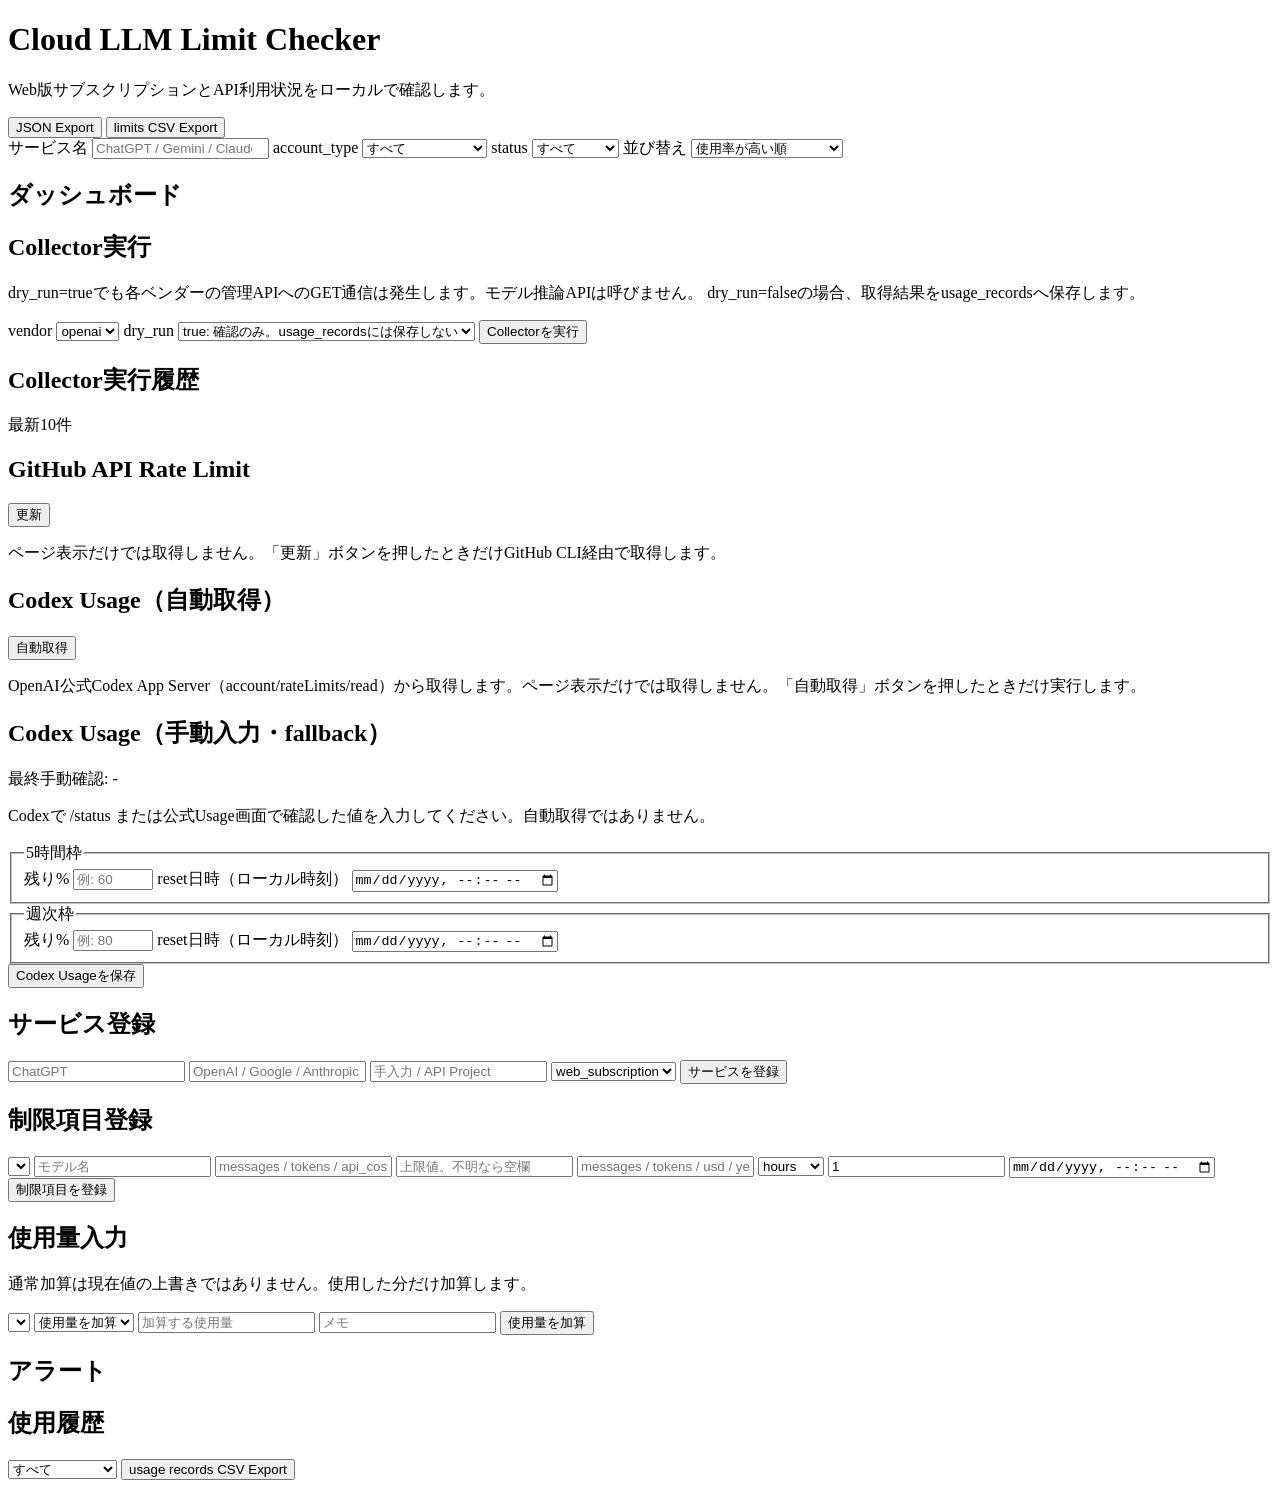
==== static/index.html @ e9184016 "feat: add Codex App Server rate limit refresh Co-Authored-By: Claude Sonnet 5 <noreply@anthropic.com" ====
<!doctype html>
<html lang="ja">
  <head>
    <meta charset="utf-8" />
    <meta name="viewport" content="width=device-width, initial-scale=1" />
    <title>Cloud LLM Limit Checker</title>
    <link rel="stylesheet" href="/styles.css" />
  </head>
  <body>
    <header class="topbar">
      <div>
        <h1>Cloud LLM Limit Checker</h1>
        <p>Web版サブスクリプションとAPI利用状況をローカルで確認します。</p>
      </div>
      <div class="actions">
        <button id="exportJson" type="button">JSON Export</button>
        <button id="exportCsv" type="button">limits CSV Export</button>
      </div>
    </header>

    <main>
      <section class="toolbar" aria-label="ダッシュボードフィルター">
        <label>
          <span>サービス名</span>
          <input id="filterService" type="search" placeholder="ChatGPT / Gemini / Claude" />
        </label>
        <label>
          <span>account_type</span>
          <select id="filterAccountType">
            <option value="">すべて</option>
            <option value="web_subscription">web_subscription</option>
            <option value="api">api</option>
          </select>
        </label>
        <label>
          <span>status</span>
          <select id="filterStatus">
            <option value="">すべて</option>
            <option value="正常">正常</option>
            <option value="注意">注意</option>
            <option value="危険">危険</option>
            <option value="上限到達">上限到達</option>
            <option value="手入力待ち">手入力待ち</option>
          </select>
        </label>
        <label>
          <span>並び替え</span>
          <select id="sortBy">
            <option value="usage_desc">使用率が高い順</option>
            <option value="reset_asc">次回リセットが近い順</option>
            <option value="service_asc">サービス名順</option>
            <option value="updated_desc">最終更新が新しい順</option>
          </select>
        </label>
      </section>

      <section>
        <div class="section-heading">
          <h2>ダッシュボード</h2>
          <span id="resultCount" class="muted"></span>
        </div>
        <div id="cards" class="cards"></div>
      </section>

      <section class="grid">
        <form id="collectorForm" class="panel collector-panel">
          <h2>Collector実行</h2>
          <p class="form-note">
            dry_run=trueでも各ベンダーの管理APIへのGET通信は発生します。モデル推論APIは呼びません。
            dry_run=falseの場合、取得結果をusage_recordsへ保存します。
          </p>
          <label>
            <span>vendor</span>
            <select name="vendor" id="collectorVendor">
              <option value="openai">openai</option>
              <option value="gemini">gemini</option>
              <option value="claude">claude</option>
            </select>
          </label>
          <label>
            <span>dry_run</span>
            <select name="dry_run" id="collectorDryRun">
              <option value="true">true: 確認のみ。usage_recordsには保存しない</option>
              <option value="false">false: usage_recordsに保存する</option>
            </select>
          </label>
          <button id="collectorSubmit" type="submit">Collectorを実行</button>
          <div id="collectorResult" class="collector-result-slot"></div>
        </form>

        <div class="panel collector-history-panel">
          <div class="panel-heading">
            <h2>Collector実行履歴</h2>
            <span class="muted">最新10件</span>
          </div>
          <div id="collectorRuns"></div>
        </div>
      </section>

      <section>
        <div class="panel" id="githubRateLimitPanel">
          <div class="panel-heading">
            <h2>GitHub API Rate Limit</h2>
            <button id="githubRateLimitRefresh" type="button">更新</button>
          </div>
          <p class="form-note">
            ページ表示だけでは取得しません。「更新」ボタンを押したときだけGitHub CLI経由で取得します。
          </p>
          <div id="githubRateLimitResult"></div>
        </div>
      </section>

      <section>
        <div class="panel" id="codexRateLimitsPanel">
          <div class="panel-heading">
            <h2>Codex Usage（自動取得）</h2>
            <button id="codexRateLimitsRefresh" type="button">自動取得</button>
          </div>
          <p class="form-note">
            OpenAI公式Codex App Server（account/rateLimits/read）から取得します。ページ表示だけでは取得しません。「自動取得」ボタンを押したときだけ実行します。
          </p>
          <div id="codexRateLimitsResult"></div>
        </div>
      </section>

      <section>
        <div class="panel" id="codexUsagePanel">
          <div class="panel-heading">
            <h2>Codex Usage（手動入力・fallback）</h2>
            <span id="codexUsageLastConfirmed" class="muted">最終手動確認: -</span>
          </div>
          <p class="form-note">
            Codexで /status または公式Usage画面で確認した値を入力してください。自動取得ではありません。
          </p>
          <form id="codexUsageForm" class="codex-usage-form">
            <fieldset class="codex-usage-fieldset">
              <legend>5時間枠</legend>
              <label>
                <span>残り%</span>
                <input id="codexFiveHourRemaining" name="five_hour_remaining_percentage" type="number" step="0.01" min="0" max="100" placeholder="例: 60" />
              </label>
              <label>
                <span>reset日時（ローカル時刻）</span>
                <input id="codexFiveHourResetsAt" name="five_hour_resets_at" type="datetime-local" />
              </label>
            </fieldset>
            <fieldset class="codex-usage-fieldset">
              <legend>週次枠</legend>
              <label>
                <span>残り%</span>
                <input id="codexWeeklyRemaining" name="weekly_remaining_percentage" type="number" step="0.01" min="0" max="100" placeholder="例: 80" />
              </label>
              <label>
                <span>reset日時（ローカル時刻）</span>
                <input id="codexWeeklyResetsAt" name="weekly_resets_at" type="datetime-local" />
              </label>
            </fieldset>
            <button id="codexUsageSubmit" type="submit">Codex Usageを保存</button>
            <div id="codexUsageResult" class="codex-usage-result-slot"></div>
          </form>
        </div>
      </section>

      <section class="grid">
        <form id="serviceForm" class="panel">
          <h2>サービス登録</h2>
          <input name="name" placeholder="ChatGPT" required />
          <input name="provider" placeholder="OpenAI / Google / Anthropic" required />
          <input name="plan_name" placeholder="手入力 / API Project" required />
          <select name="account_type">
            <option value="web_subscription">web_subscription</option>
            <option value="api">api</option>
          </select>
          <button>サービスを登録</button>
        </form>

        <form id="limitForm" class="panel">
          <h2>制限項目登録</h2>
          <select name="service_id" id="serviceSelect" required></select>
          <input name="model_name" placeholder="モデル名" required />
          <input name="limit_type" placeholder="messages / tokens / api_cost" required />
          <input name="max_value" type="number" step="0.01" placeholder="上限値。不明なら空欄" />
          <input name="unit" placeholder="messages / tokens / usd / yen" required />
          <select name="reset_interval_type">
            <option value="hours">hours</option>
            <option value="days">days</option>
            <option value="weeks">weeks</option>
            <option value="months">months</option>
            <option value="manual">manual</option>
          </select>
          <input name="reset_interval_value" type="number" min="1" value="1" />
          <input name="next_reset_at" type="datetime-local" />
          <button>制限項目を登録</button>
        </form>

        <form id="usageForm" class="panel">
          <h2>使用量入力</h2>
          <p class="form-note" id="usageHelp">通常加算は現在値の上書きではありません。使用した分だけ加算します。</p>
          <select name="limit_id" id="limitSelect" required></select>
          <select name="mode" id="usageMode">
            <option value="add">使用量を加算</option>
            <option value="adjust">補正</option>
          </select>
          <input name="used_value" id="usedValueInput" type="number" step="0.01" min="0.01" placeholder="加算する使用量" required />
          <input name="note" id="usageNote" placeholder="メモ" />
          <button id="usageSubmit">使用量を加算</button>
        </form>
      </section>

      <section class="grid">
        <div class="panel">
          <h2>アラート</h2>
          <div id="alerts"></div>
        </div>
        <div class="panel">
          <div class="panel-heading">
            <h2>使用履歴</h2>
            <div class="history-actions">
              <select id="historyFilter" aria-label="使用履歴フィルター">
                <option value="all">すべて</option>
                <option value="manual">手入力</option>
                <option value="adjust">補正</option>
                <option value="openai">OpenAI API</option>
                <option value="gemini">Gemini API</option>
                <option value="claude">Claude API</option>
                <option value="api">API由来すべて</option>
              </select>
              <button id="exportUsageCsv" type="button">usage records CSV Export</button>
            </div>
          </div>
          <div id="history"></div>
        </div>
      </section>
    </main>

    <script src="/app.js"></script>
  </body>
</html>
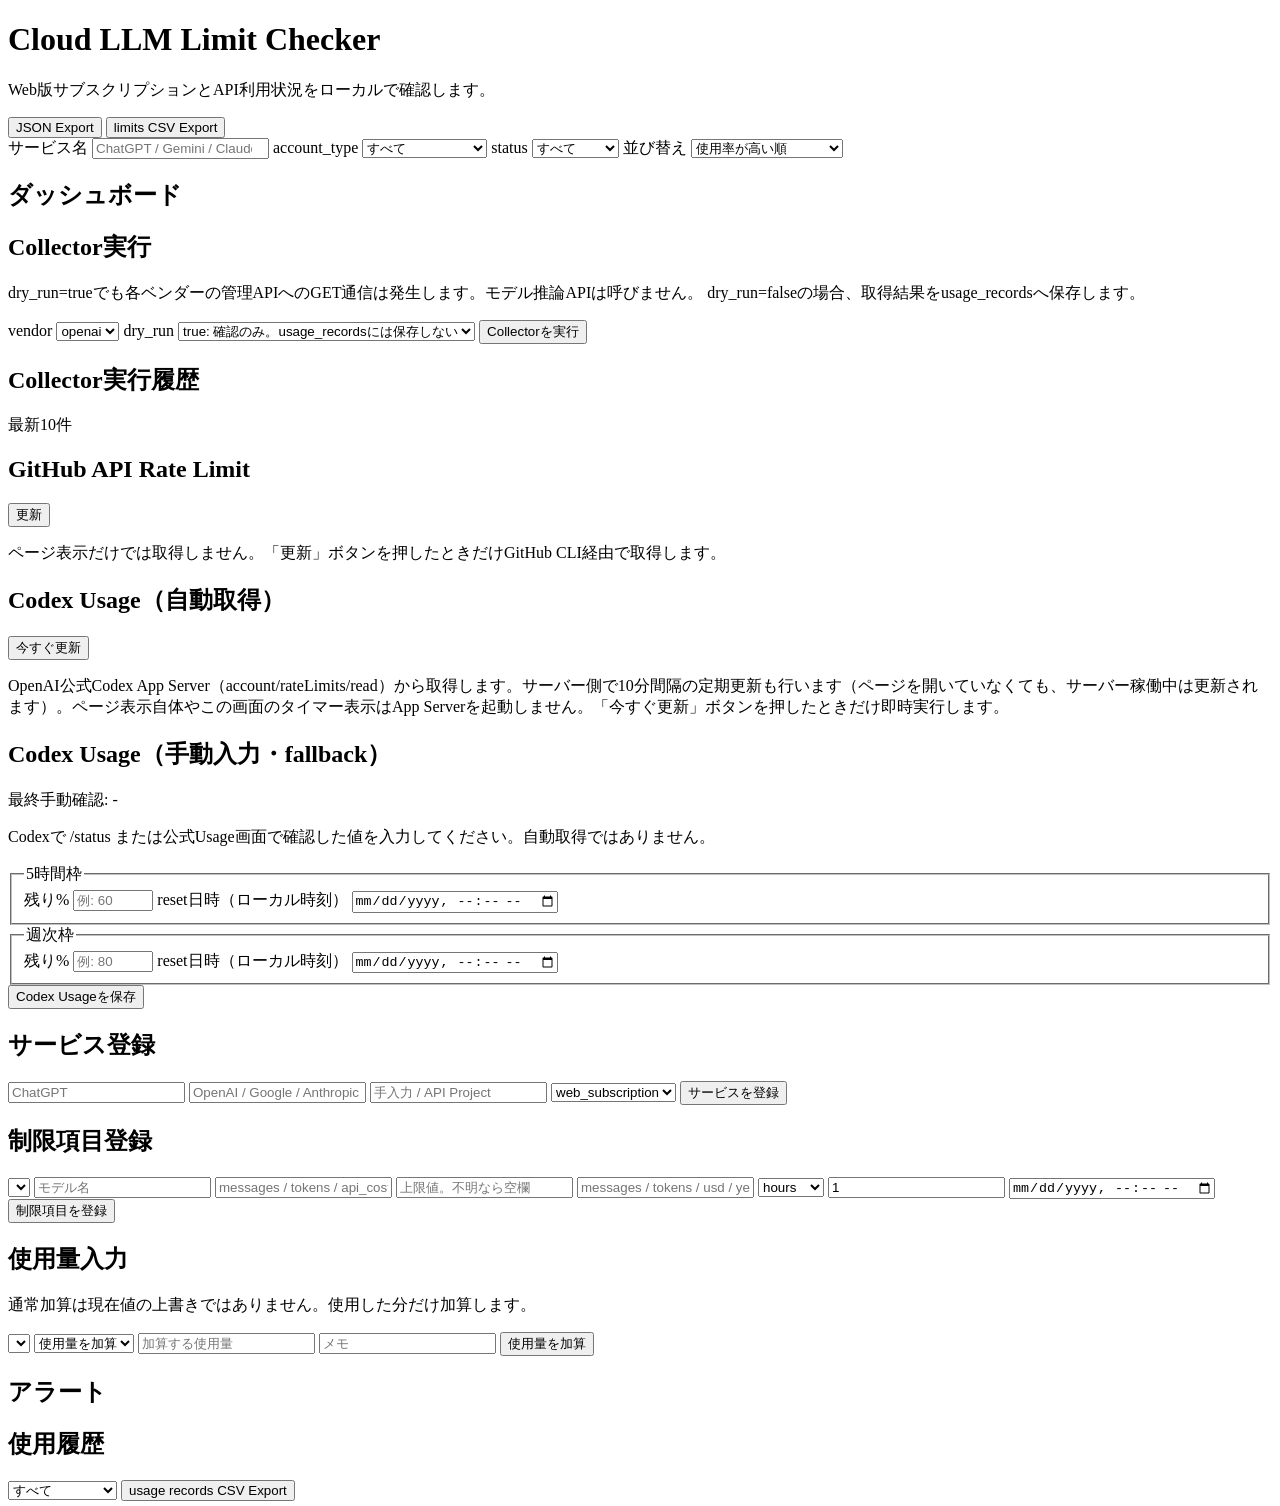
==== commit c95724a5: "feat: add periodic Codex rate limit refresh Co-Authored-By: Claude Sonnet 5 <noreply@anthropic.com>" ====
--- a/static/index.html
+++ b/static/index.html
@@ -114,10 +114,10 @@
         <div class="panel" id="codexRateLimitsPanel">
           <div class="panel-heading">
             <h2>Codex Usage（自動取得）</h2>
-            <button id="codexRateLimitsRefresh" type="button">自動取得</button>
-          </div>
-          <p class="form-note">
-            OpenAI公式Codex App Server（account/rateLimits/read）から取得します。ページ表示だけでは取得しません。「自動取得」ボタンを押したときだけ実行します。
+            <button id="codexRateLimitsRefresh" type="button">今すぐ更新</button>
+          </div>
+          <p class="form-note">
+            OpenAI公式Codex App Server（account/rateLimits/read）から取得します。サーバー側で10分間隔の定期更新も行います（ページを開いていなくても、サーバー稼働中は更新されます）。ページ表示自体やこの画面のタイマー表示はApp Serverを起動しません。「今すぐ更新」ボタンを押したときだけ即時実行します。
           </p>
           <div id="codexRateLimitsResult"></div>
         </div>
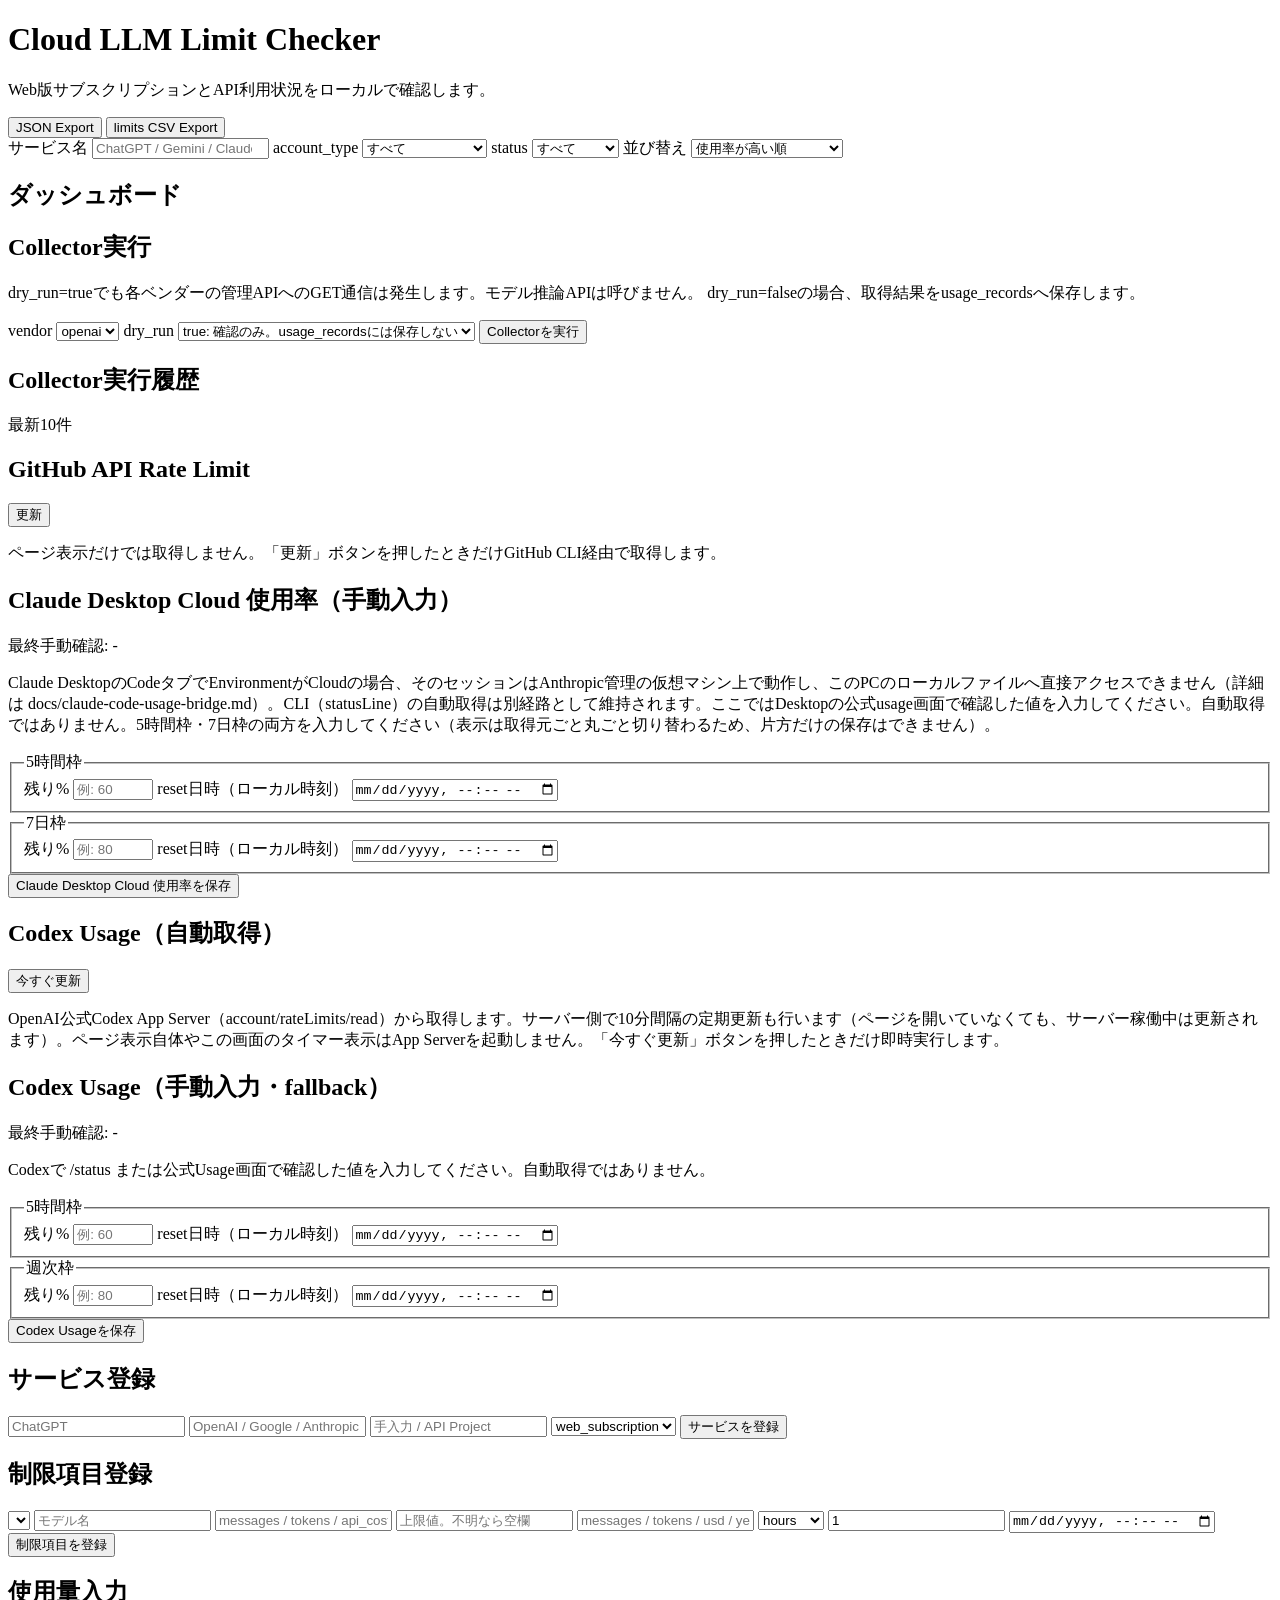
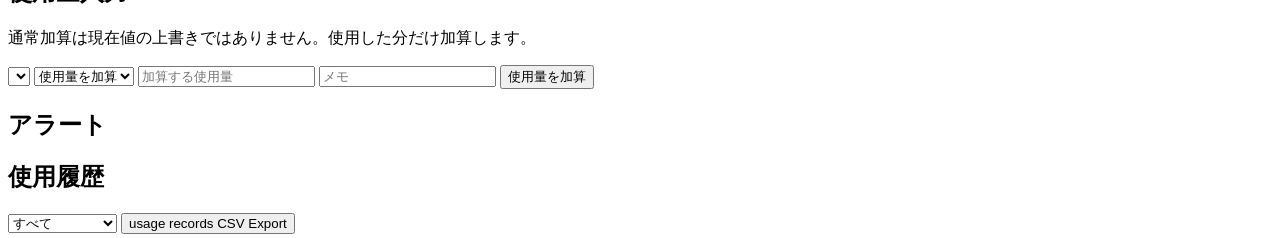
==== commit dd7012a1: "fix: add safe Claude Desktop Cloud usage fallback Claude Desktop's Code tab, when its Environment is" ====
--- a/static/index.html
+++ b/static/index.html
@@ -111,6 +111,44 @@
       </section>
 
       <section>
+        <div class="panel" id="claudeDesktopCloudUsagePanel">
+          <div class="panel-heading">
+            <h2>Claude Desktop Cloud 使用率（手動入力）</h2>
+            <span id="claudeDesktopCloudUsageLastConfirmed" class="muted">最終手動確認: -</span>
+          </div>
+          <p class="form-note">
+            Claude DesktopのCodeタブでEnvironmentがCloudの場合、そのセッションはAnthropic管理の仮想マシン上で動作し、このPCのローカルファイルへ直接アクセスできません（詳細は docs/claude-code-usage-bridge.md）。CLI（statusLine）の自動取得は別経路として維持されます。ここではDesktopの公式usage画面で確認した値を入力してください。自動取得ではありません。5時間枠・7日枠の両方を入力してください（表示は取得元ごと丸ごと切り替わるため、片方だけの保存はできません）。
+          </p>
+          <form id="claudeDesktopCloudUsageForm" class="codex-usage-form">
+            <fieldset class="codex-usage-fieldset">
+              <legend>5時間枠</legend>
+              <label>
+                <span>残り%</span>
+                <input id="claudeDesktopCloudFiveHourRemaining" name="five_hour_remaining_percentage" type="number" step="0.01" min="0" max="100" placeholder="例: 60" required />
+              </label>
+              <label>
+                <span>reset日時（ローカル時刻）</span>
+                <input id="claudeDesktopCloudFiveHourResetsAt" name="five_hour_resets_at" type="datetime-local" required />
+              </label>
+            </fieldset>
+            <fieldset class="codex-usage-fieldset">
+              <legend>7日枠</legend>
+              <label>
+                <span>残り%</span>
+                <input id="claudeDesktopCloudSevenDayRemaining" name="seven_day_remaining_percentage" type="number" step="0.01" min="0" max="100" placeholder="例: 80" required />
+              </label>
+              <label>
+                <span>reset日時（ローカル時刻）</span>
+                <input id="claudeDesktopCloudSevenDayResetsAt" name="seven_day_resets_at" type="datetime-local" required />
+              </label>
+            </fieldset>
+            <button id="claudeDesktopCloudUsageSubmit" type="submit">Claude Desktop Cloud 使用率を保存</button>
+            <div id="claudeDesktopCloudUsageResult" class="codex-usage-result-slot" aria-live="polite"></div>
+          </form>
+        </div>
+      </section>
+
+      <section>
         <div class="panel" id="codexRateLimitsPanel">
           <div class="panel-heading">
             <h2>Codex Usage（自動取得）</h2>
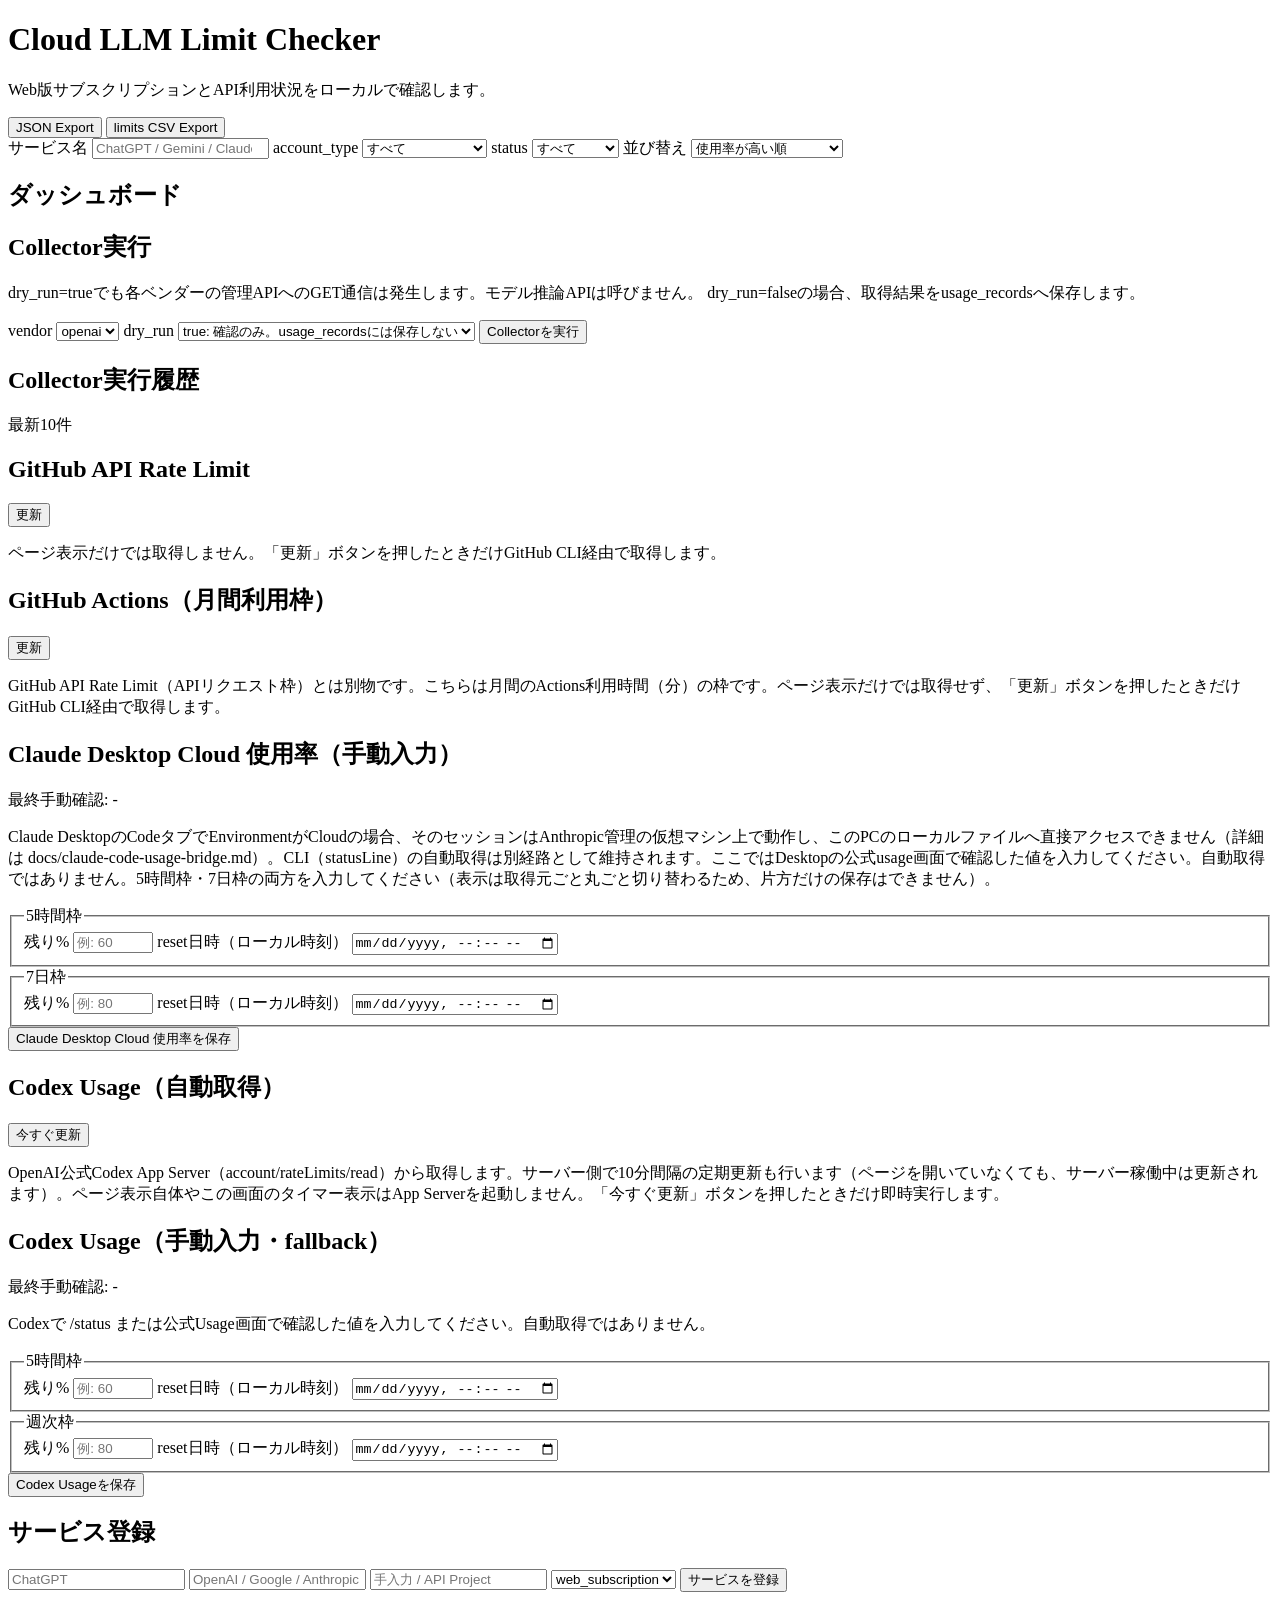
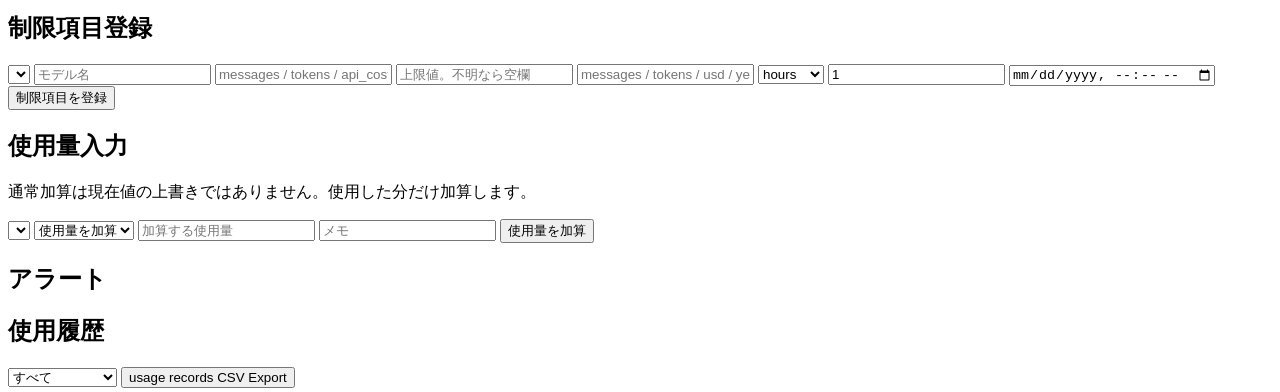
==== commit b6515c7b: "feat: add GitHub Actions billing card to main and compact dashboards Adds a "GitHub Actions" card, v" ====
--- a/static/index.html
+++ b/static/index.html
@@ -111,6 +111,19 @@
       </section>
 
       <section>
+        <div class="panel" id="githubActionsBillingPanel">
+          <div class="panel-heading">
+            <h2>GitHub Actions（月間利用枠）</h2>
+            <button id="githubActionsBillingRefresh" type="button">更新</button>
+          </div>
+          <p class="form-note">
+            GitHub API Rate Limit（APIリクエスト枠）とは別物です。こちらは月間のActions利用時間（分）の枠です。ページ表示だけでは取得せず、「更新」ボタンを押したときだけGitHub CLI経由で取得します。
+          </p>
+          <div id="githubActionsBillingResult"></div>
+        </div>
+      </section>
+
+      <section>
         <div class="panel" id="claudeDesktopCloudUsagePanel">
           <div class="panel-heading">
             <h2>Claude Desktop Cloud 使用率（手動入力）</h2>
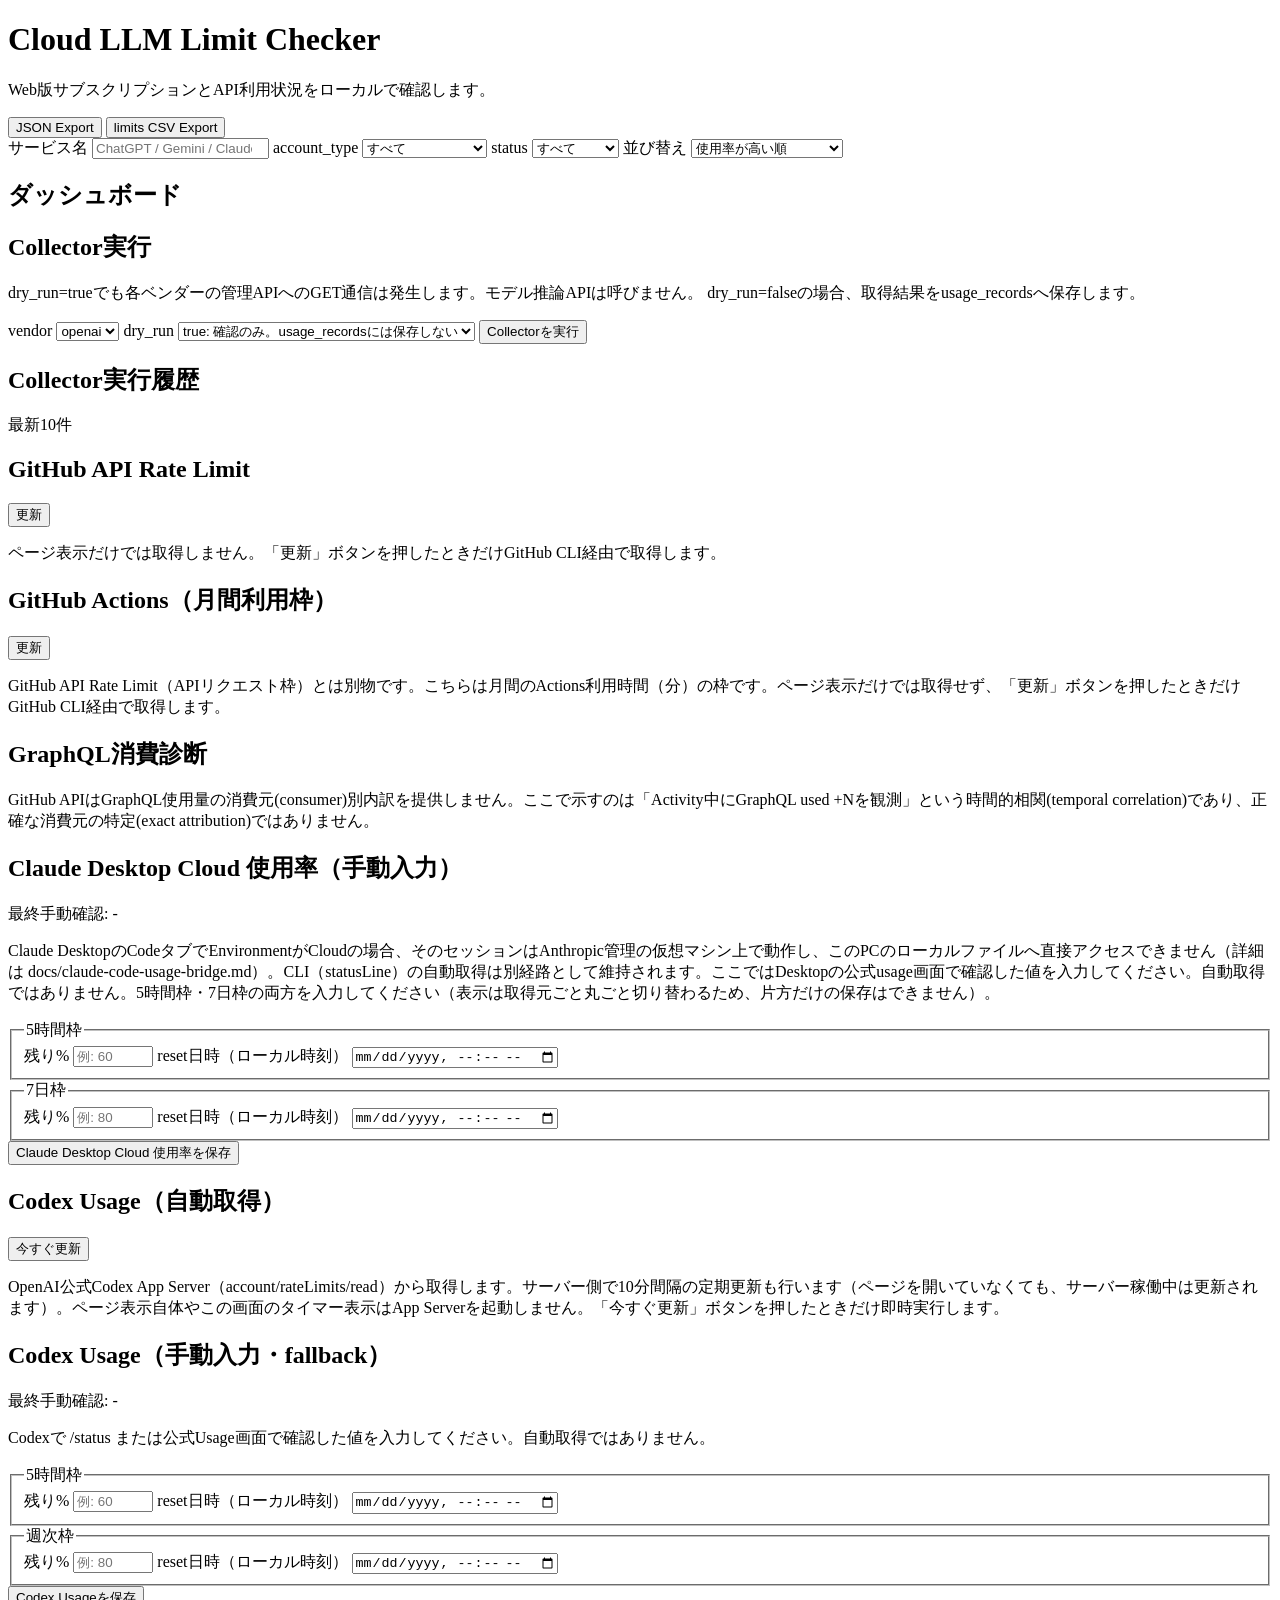
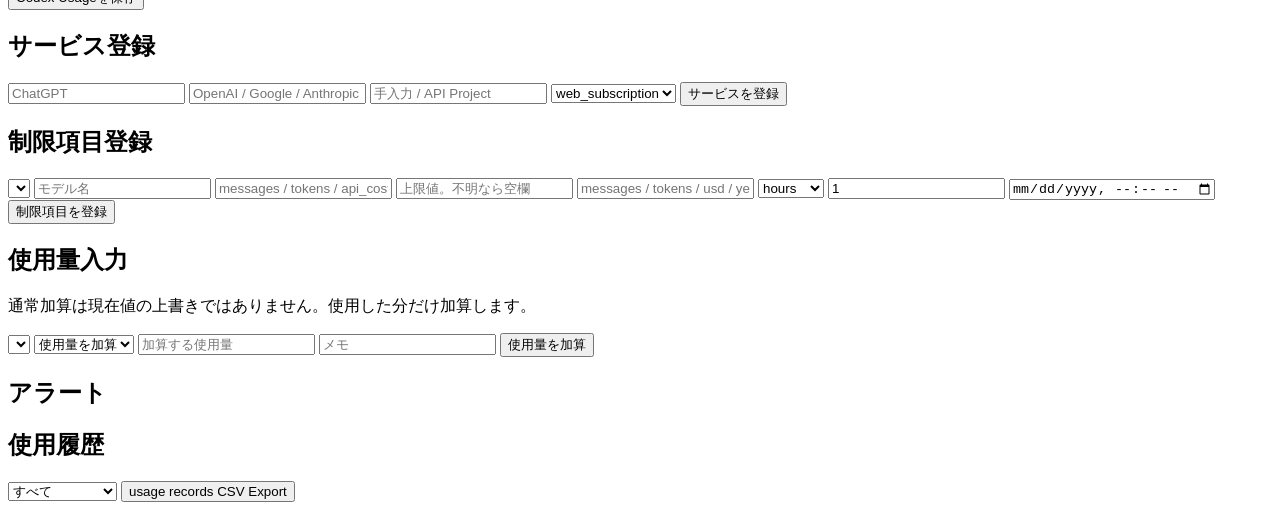
==== commit 2ca3ab90: "feat: add GitHub GraphQL Consumption Diagnostics v0.1 Adds an opt-in (GITHUB_GRAPHQL_DIAGNOSTICS_ENA" ====
--- a/static/index.html
+++ b/static/index.html
@@ -124,6 +124,18 @@
       </section>
 
       <section>
+        <div class="panel" id="githubGraphqlDiagnosticsPanel">
+          <div class="panel-heading">
+            <h2>GraphQL消費診断</h2>
+          </div>
+          <p class="form-note">
+            GitHub APIはGraphQL使用量の消費元(consumer)別内訳を提供しません。ここで示すのは「Activity中にGraphQL used +Nを観測」という時間的相関(temporal correlation)であり、正確な消費元の特定(exact attribution)ではありません。
+          </p>
+          <div id="githubGraphqlDiagnosticsResult"></div>
+        </div>
+      </section>
+
+      <section>
         <div class="panel" id="claudeDesktopCloudUsagePanel">
           <div class="panel-heading">
             <h2>Claude Desktop Cloud 使用率（手動入力）</h2>
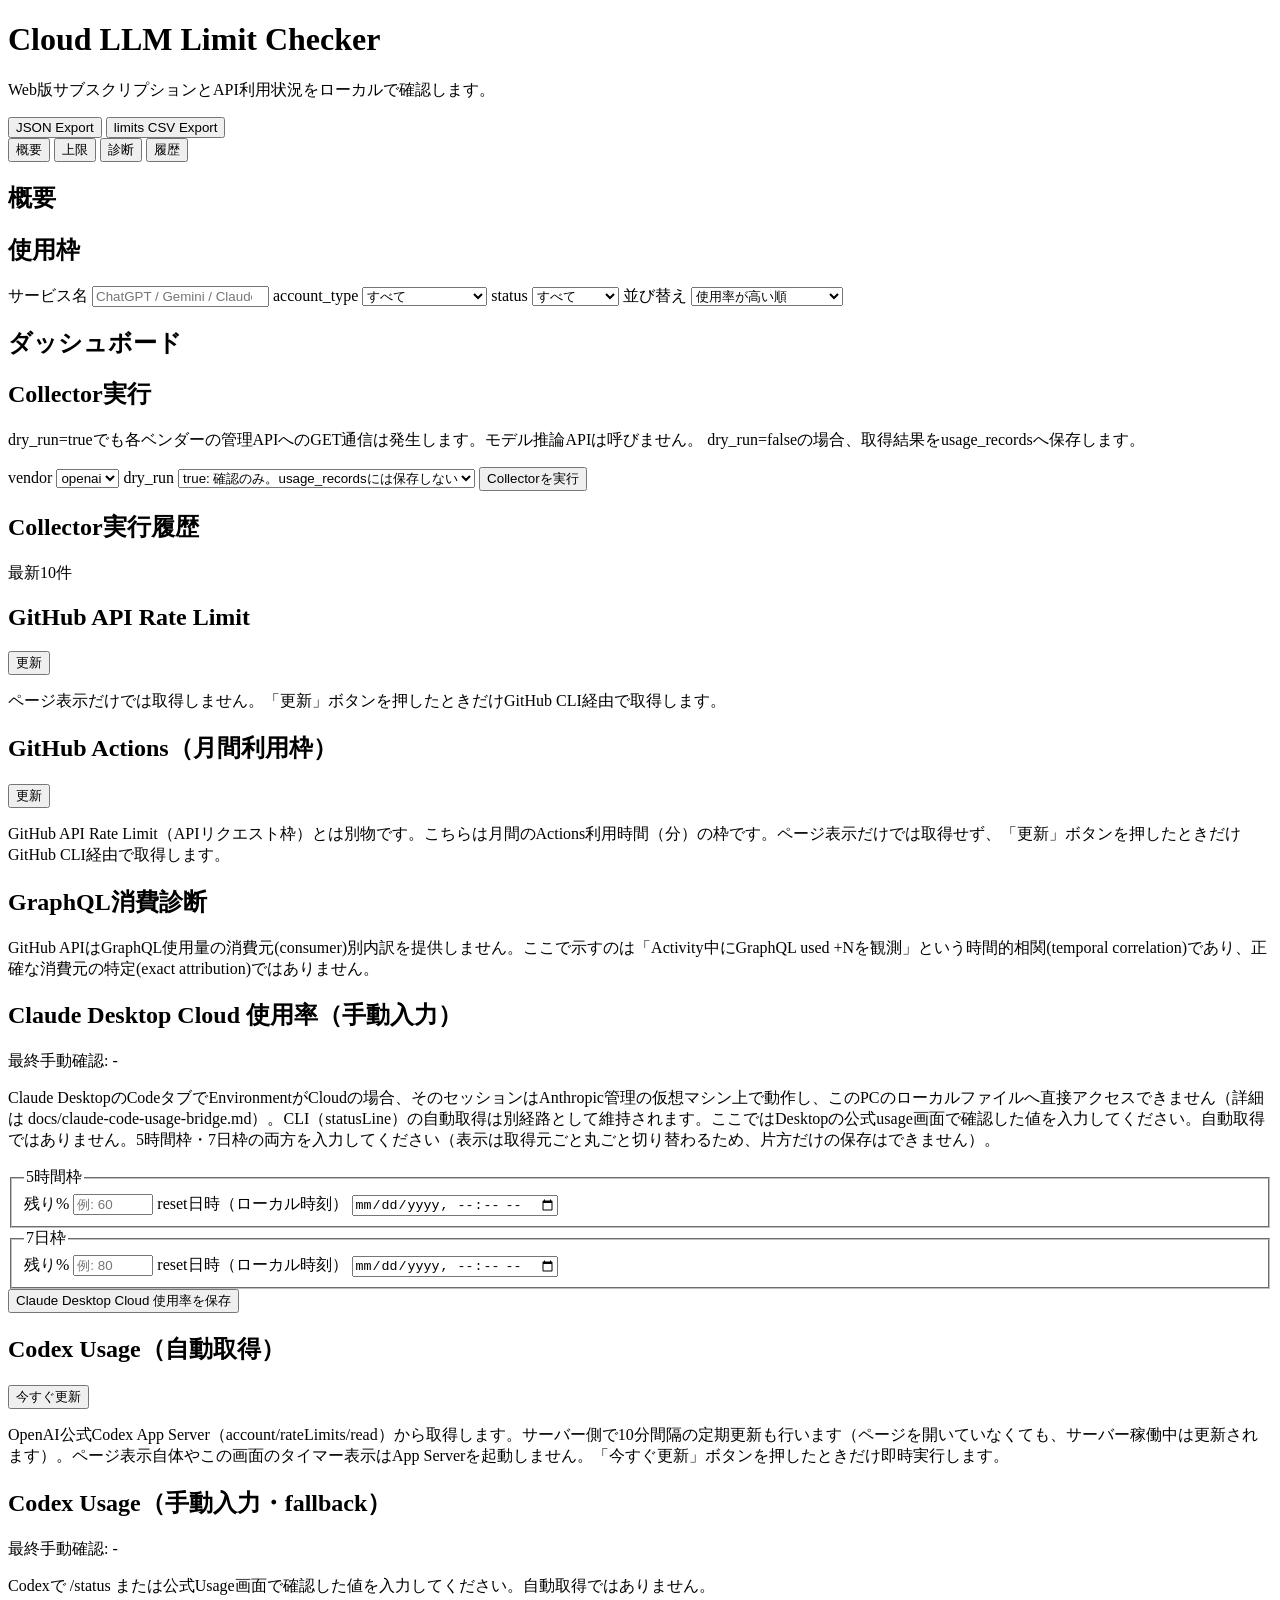
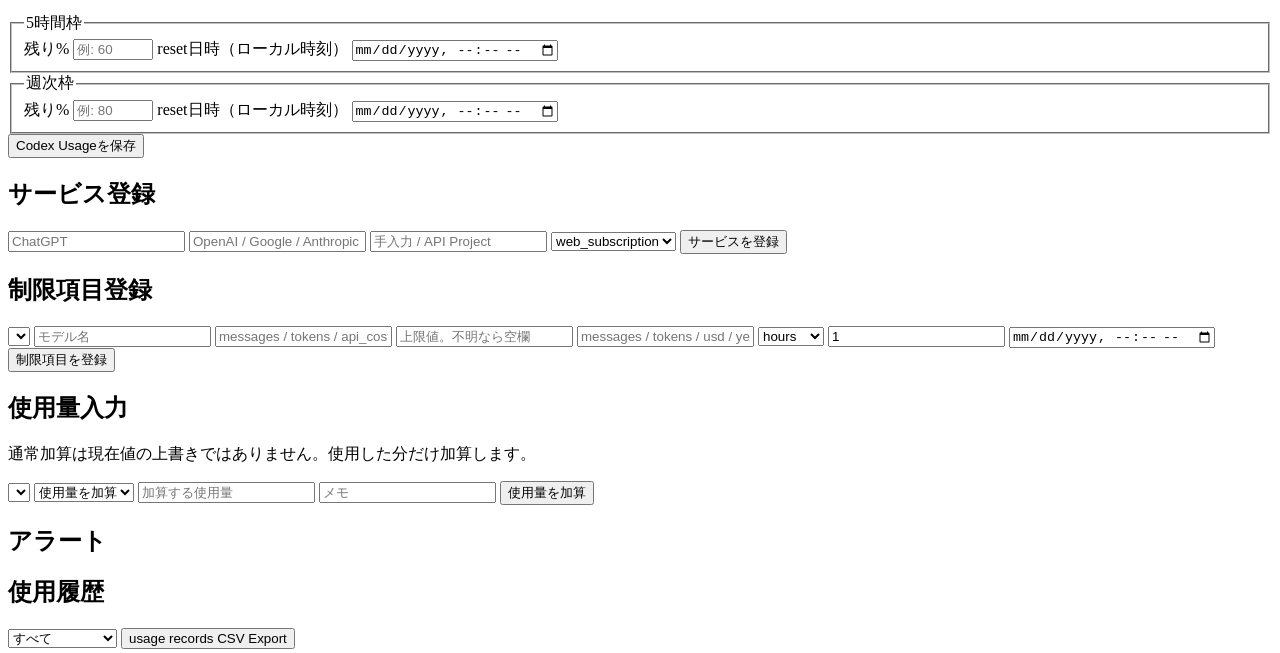
==== commit 15aa7bf6: "feat: add desktop overview and limits views Co-Authored-By: Claude Opus 5 (1M context) <noreply@anth" ====
--- a/static/index.html
+++ b/static/index.html
@@ -18,8 +18,27 @@
       </div>
     </header>
 
+    <nav aria-label="ビュー切り替え">
+      <button id="navOverview" type="button">概要</button>
+      <button id="navLimits" type="button">上限</button>
+      <button id="navDiagnostics" type="button">診断</button>
+      <button id="navHistory" type="button">履歴</button>
+    </nav>
+
     <main>
-      <section class="toolbar" aria-label="ダッシュボードフィルター">
+      <section id="overviewView" data-view="overview" aria-live="polite">
+        <h2>概要</h2>
+        <p id="overviewGeneratedAt" class="muted"></p>
+        <div id="overviewRows"></div>
+        <div id="overviewUnavailable"></div>
+      </section>
+
+      <section id="limitsAllowanceView" data-view="limits" aria-live="polite">
+        <h2>使用枠</h2>
+        <div id="limitsAllowanceBody"></div>
+      </section>
+
+      <section class="toolbar" data-view="limits" aria-label="ダッシュボードフィルター">
         <label>
           <span>サービス名</span>
           <input id="filterService" type="search" placeholder="ChatGPT / Gemini / Claude" />
@@ -54,7 +73,7 @@
         </label>
       </section>
 
-      <section>
+      <section data-view="limits">
         <div class="section-heading">
           <h2>ダッシュボード</h2>
           <span id="resultCount" class="muted"></span>
@@ -62,7 +81,7 @@
         <div id="cards" class="cards"></div>
       </section>
 
-      <section class="grid">
+      <section class="grid" data-view="diagnostics">
         <form id="collectorForm" class="panel collector-panel">
           <h2>Collector実行</h2>
           <p class="form-note">
@@ -97,7 +116,7 @@
         </div>
       </section>
 
-      <section>
+      <section data-view="diagnostics">
         <div class="panel" id="githubRateLimitPanel">
           <div class="panel-heading">
             <h2>GitHub API Rate Limit</h2>
@@ -110,7 +129,7 @@
         </div>
       </section>
 
-      <section>
+      <section data-view="diagnostics">
         <div class="panel" id="githubActionsBillingPanel">
           <div class="panel-heading">
             <h2>GitHub Actions（月間利用枠）</h2>
@@ -123,7 +142,7 @@
         </div>
       </section>
 
-      <section>
+      <section data-view="diagnostics">
         <div class="panel" id="githubGraphqlDiagnosticsPanel">
           <div class="panel-heading">
             <h2>GraphQL消費診断</h2>
@@ -132,10 +151,12 @@
             GitHub APIはGraphQL使用量の消費元(consumer)別内訳を提供しません。ここで示すのは「Activity中にGraphQL used +Nを観測」という時間的相関(temporal correlation)であり、正確な消費元の特定(exact attribution)ではありません。
           </p>
           <div id="githubGraphqlDiagnosticsResult"></div>
-        </div>
-      </section>
-
-      <section>
+          <div id="githubGraphqlDiagnosticsSessionsResult"></div>
+          <div id="githubGraphqlDiagnosticsTimelineResult"></div>
+        </div>
+      </section>
+
+      <section data-view="limits">
         <div class="panel" id="claudeDesktopCloudUsagePanel">
           <div class="panel-heading">
             <h2>Claude Desktop Cloud 使用率（手動入力）</h2>
@@ -173,7 +194,7 @@
         </div>
       </section>
 
-      <section>
+      <section data-view="limits">
         <div class="panel" id="codexRateLimitsPanel">
           <div class="panel-heading">
             <h2>Codex Usage（自動取得）</h2>
@@ -186,7 +207,7 @@
         </div>
       </section>
 
-      <section>
+      <section data-view="limits">
         <div class="panel" id="codexUsagePanel">
           <div class="panel-heading">
             <h2>Codex Usage（手動入力・fallback）</h2>
@@ -224,7 +245,7 @@
         </div>
       </section>
 
-      <section class="grid">
+      <section class="grid" data-view="limits">
         <form id="serviceForm" class="panel">
           <h2>サービス登録</h2>
           <input name="name" placeholder="ChatGPT" required />
@@ -270,7 +291,7 @@
         </form>
       </section>
 
-      <section class="grid">
+      <section class="grid" data-view="history">
         <div class="panel">
           <h2>アラート</h2>
           <div id="alerts"></div>
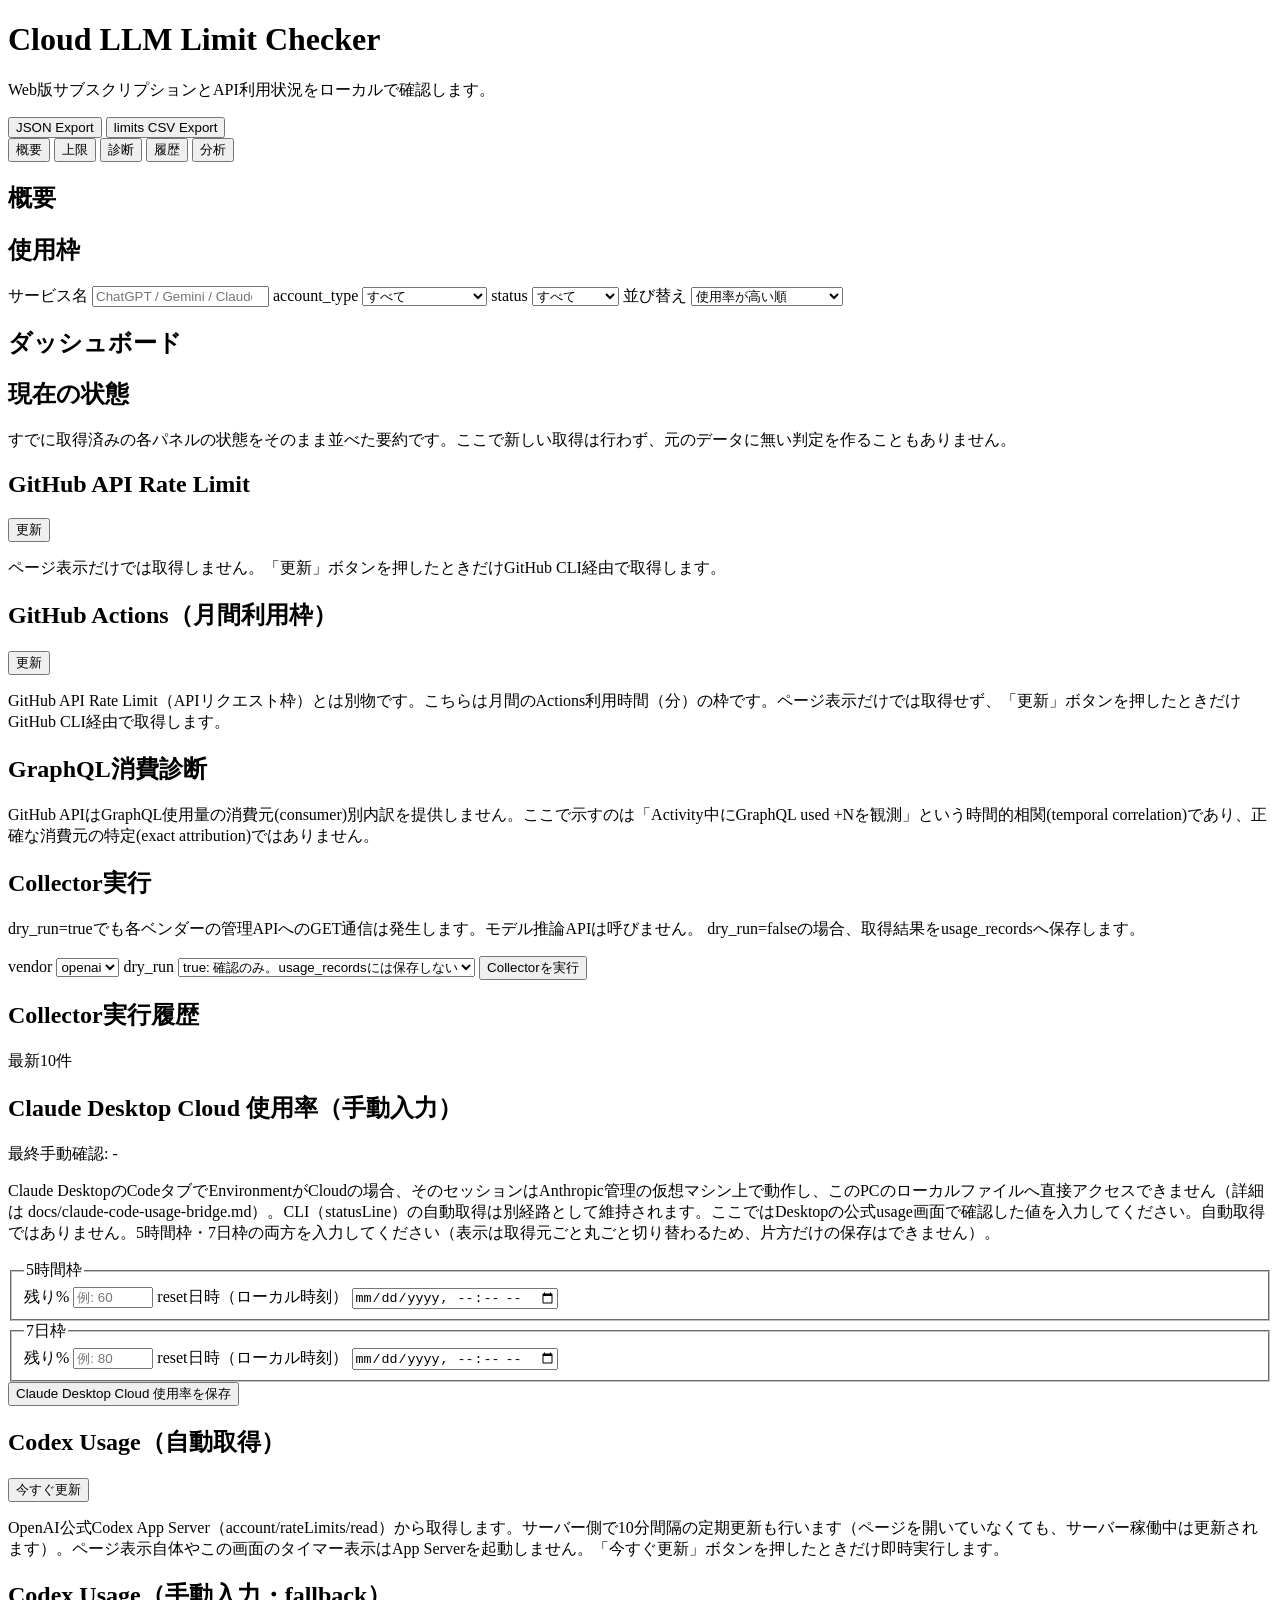
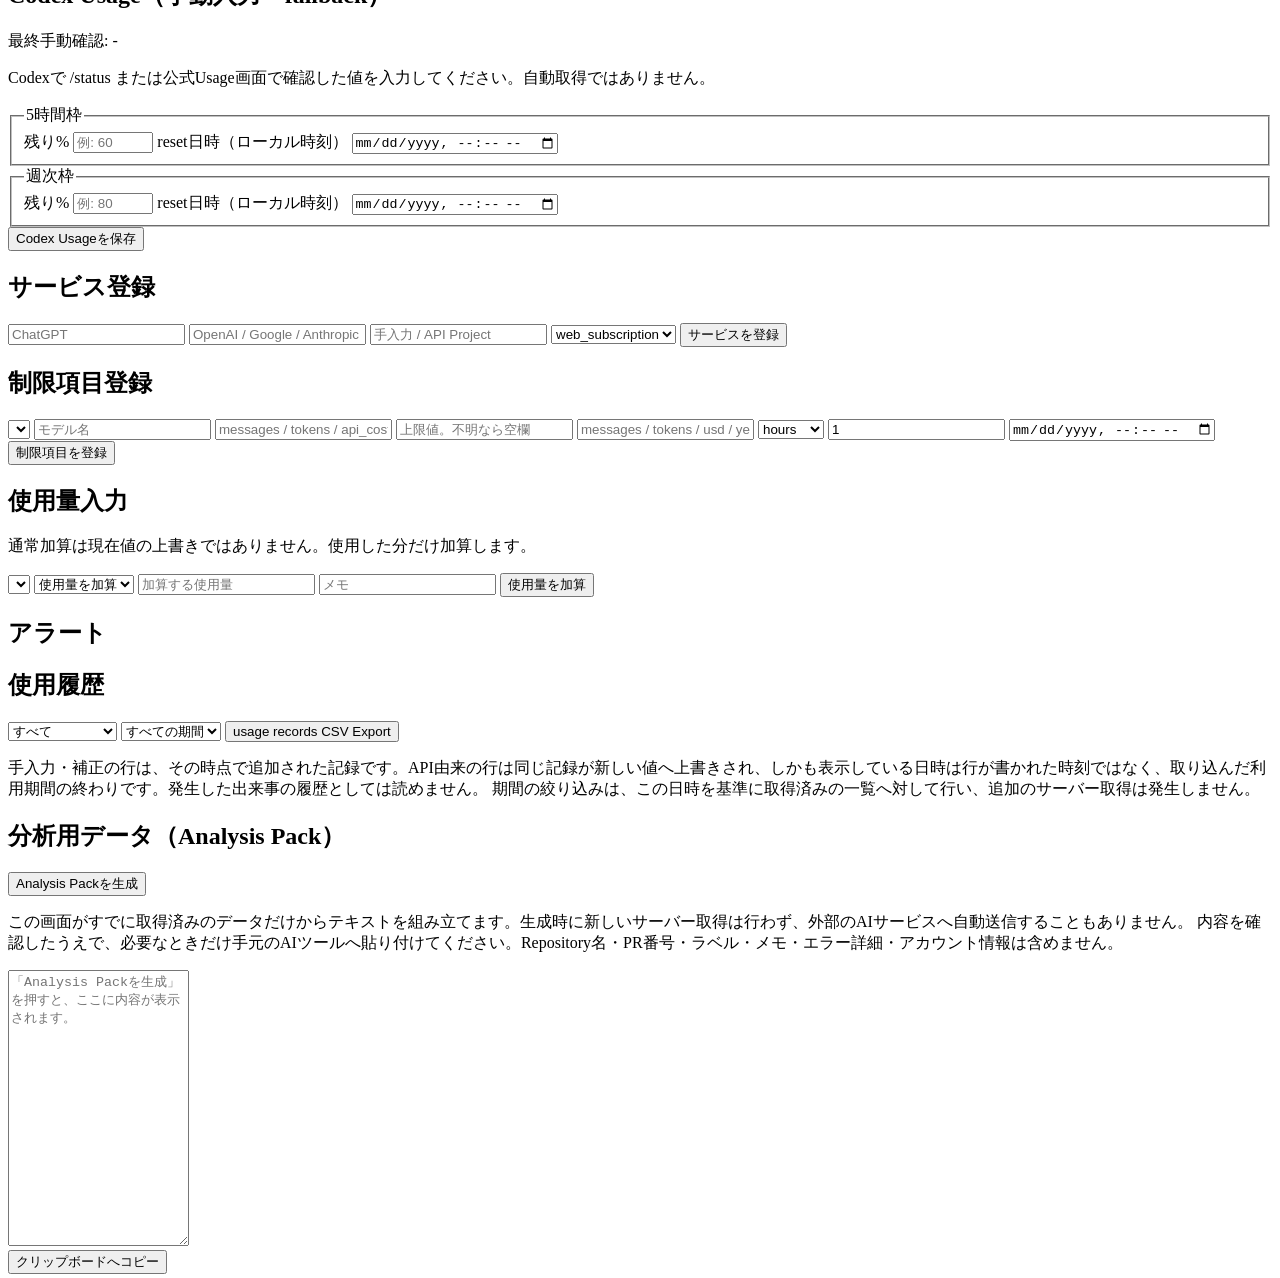
==== commit 362a4f2e: "feat: improve desktop diagnostics history and analysis Add a Diagnostics summary, History period fil" ====
--- a/static/index.html
+++ b/static/index.html
@@ -23,6 +23,7 @@
       <button id="navLimits" type="button">上限</button>
       <button id="navDiagnostics" type="button">診断</button>
       <button id="navHistory" type="button">履歴</button>
+      <button id="navAnalyze" type="button">分析</button>
     </nav>
 
     <main>
@@ -79,6 +80,61 @@
           <span id="resultCount" class="muted"></span>
         </div>
         <div id="cards" class="cards"></div>
+      </section>
+
+      <!-- aria-liveは付けない: この要約はloadAll()の中で各パネルのrenderから
+           4回まとめて再描画されるため、live regionにすると読み込みのたびに
+           同じ4行が最大4回読み上げられてしまう。 -->
+      <section id="diagnosticsSummarySection" data-view="diagnostics">
+        <div class="panel" id="diagnosticsSummaryPanel">
+          <div class="panel-heading">
+            <h2>現在の状態</h2>
+          </div>
+          <p class="form-note">
+            すでに取得済みの各パネルの状態をそのまま並べた要約です。ここで新しい取得は行わず、元のデータに無い判定を作ることもありません。
+          </p>
+          <div id="diagnosticsSummary"></div>
+        </div>
+      </section>
+
+      <section data-view="diagnostics">
+        <div class="panel" id="githubRateLimitPanel">
+          <div class="panel-heading">
+            <h2>GitHub API Rate Limit</h2>
+            <button id="githubRateLimitRefresh" type="button">更新</button>
+          </div>
+          <p class="form-note">
+            ページ表示だけでは取得しません。「更新」ボタンを押したときだけGitHub CLI経由で取得します。
+          </p>
+          <div id="githubRateLimitResult"></div>
+        </div>
+      </section>
+
+      <section data-view="diagnostics">
+        <div class="panel" id="githubActionsBillingPanel">
+          <div class="panel-heading">
+            <h2>GitHub Actions（月間利用枠）</h2>
+            <button id="githubActionsBillingRefresh" type="button">更新</button>
+          </div>
+          <p class="form-note">
+            GitHub API Rate Limit（APIリクエスト枠）とは別物です。こちらは月間のActions利用時間（分）の枠です。ページ表示だけでは取得せず、「更新」ボタンを押したときだけGitHub CLI経由で取得します。
+          </p>
+          <div id="githubActionsBillingResult"></div>
+        </div>
+      </section>
+
+      <section data-view="diagnostics">
+        <div class="panel" id="githubGraphqlDiagnosticsPanel">
+          <div class="panel-heading">
+            <h2>GraphQL消費診断</h2>
+          </div>
+          <p class="form-note">
+            GitHub APIはGraphQL使用量の消費元(consumer)別内訳を提供しません。ここで示すのは「Activity中にGraphQL used +Nを観測」という時間的相関(temporal correlation)であり、正確な消費元の特定(exact attribution)ではありません。
+          </p>
+          <div id="githubGraphqlDiagnosticsResult"></div>
+          <div id="githubGraphqlDiagnosticsSessionsResult"></div>
+          <div id="githubGraphqlDiagnosticsTimelineResult"></div>
+        </div>
       </section>
 
       <section class="grid" data-view="diagnostics">
@@ -116,46 +172,6 @@
         </div>
       </section>
 
-      <section data-view="diagnostics">
-        <div class="panel" id="githubRateLimitPanel">
-          <div class="panel-heading">
-            <h2>GitHub API Rate Limit</h2>
-            <button id="githubRateLimitRefresh" type="button">更新</button>
-          </div>
-          <p class="form-note">
-            ページ表示だけでは取得しません。「更新」ボタンを押したときだけGitHub CLI経由で取得します。
-          </p>
-          <div id="githubRateLimitResult"></div>
-        </div>
-      </section>
-
-      <section data-view="diagnostics">
-        <div class="panel" id="githubActionsBillingPanel">
-          <div class="panel-heading">
-            <h2>GitHub Actions（月間利用枠）</h2>
-            <button id="githubActionsBillingRefresh" type="button">更新</button>
-          </div>
-          <p class="form-note">
-            GitHub API Rate Limit（APIリクエスト枠）とは別物です。こちらは月間のActions利用時間（分）の枠です。ページ表示だけでは取得せず、「更新」ボタンを押したときだけGitHub CLI経由で取得します。
-          </p>
-          <div id="githubActionsBillingResult"></div>
-        </div>
-      </section>
-
-      <section data-view="diagnostics">
-        <div class="panel" id="githubGraphqlDiagnosticsPanel">
-          <div class="panel-heading">
-            <h2>GraphQL消費診断</h2>
-          </div>
-          <p class="form-note">
-            GitHub APIはGraphQL使用量の消費元(consumer)別内訳を提供しません。ここで示すのは「Activity中にGraphQL used +Nを観測」という時間的相関(temporal correlation)であり、正確な消費元の特定(exact attribution)ではありません。
-          </p>
-          <div id="githubGraphqlDiagnosticsResult"></div>
-          <div id="githubGraphqlDiagnosticsSessionsResult"></div>
-          <div id="githubGraphqlDiagnosticsTimelineResult"></div>
-        </div>
-      </section>
-
       <section data-view="limits">
         <div class="panel" id="claudeDesktopCloudUsagePanel">
           <div class="panel-heading">
@@ -309,10 +325,44 @@
                 <option value="claude">Claude API</option>
                 <option value="api">API由来すべて</option>
               </select>
+              <select id="historyPeriod" aria-label="使用履歴の期間">
+                <option value="all">すべての期間</option>
+                <option value="today">今日</option>
+                <option value="7d">7日</option>
+                <option value="30d">30日</option>
+              </select>
               <button id="exportUsageCsv" type="button">usage records CSV Export</button>
             </div>
           </div>
+          <p class="form-note">
+            手入力・補正の行は、その時点で追加された記録です。API由来の行は同じ記録が新しい値へ上書きされ、しかも表示している日時は行が書かれた時刻ではなく、取り込んだ利用期間の終わりです。発生した出来事の履歴としては読めません。
+            期間の絞り込みは、この日時を基準に取得済みの一覧へ対して行い、追加のサーバー取得は発生しません。
+          </p>
           <div id="history"></div>
+          <div class="history-more-actions">
+            <span id="historyCount" class="muted"></span>
+            <button id="historyMore" type="button" hidden>もっと見る</button>
+          </div>
+        </div>
+      </section>
+
+      <!-- aria-liveはこのsectionではなく、実際に短い通知が出る
+           #analysisPackStatus 側だけに付ける(live regionを入れ子にしない)。 -->
+      <section id="analyzeView" data-view="analyze">
+        <div class="panel" id="analysisPackPanel">
+          <div class="panel-heading">
+            <h2>分析用データ（Analysis Pack）</h2>
+            <button id="analysisPackGenerate" type="button">Analysis Packを生成</button>
+          </div>
+          <p class="form-note">
+            この画面がすでに取得済みのデータだけからテキストを組み立てます。生成時に新しいサーバー取得は行わず、外部のAIサービスへ自動送信することもありません。
+            内容を確認したうえで、必要なときだけ手元のAIツールへ貼り付けてください。Repository名・PR番号・ラベル・メモ・エラー詳細・アカウント情報は含めません。
+          </p>
+          <textarea id="analysisPackOutput" class="analysis-pack-output" readonly rows="18" aria-label="Analysis Pack本文" placeholder="「Analysis Packを生成」を押すと、ここに内容が表示されます。"></textarea>
+          <div class="history-more-actions">
+            <button id="analysisPackCopy" type="button">クリップボードへコピー</button>
+          </div>
+          <div id="analysisPackStatus" class="muted" aria-live="polite"></div>
         </div>
       </section>
     </main>
